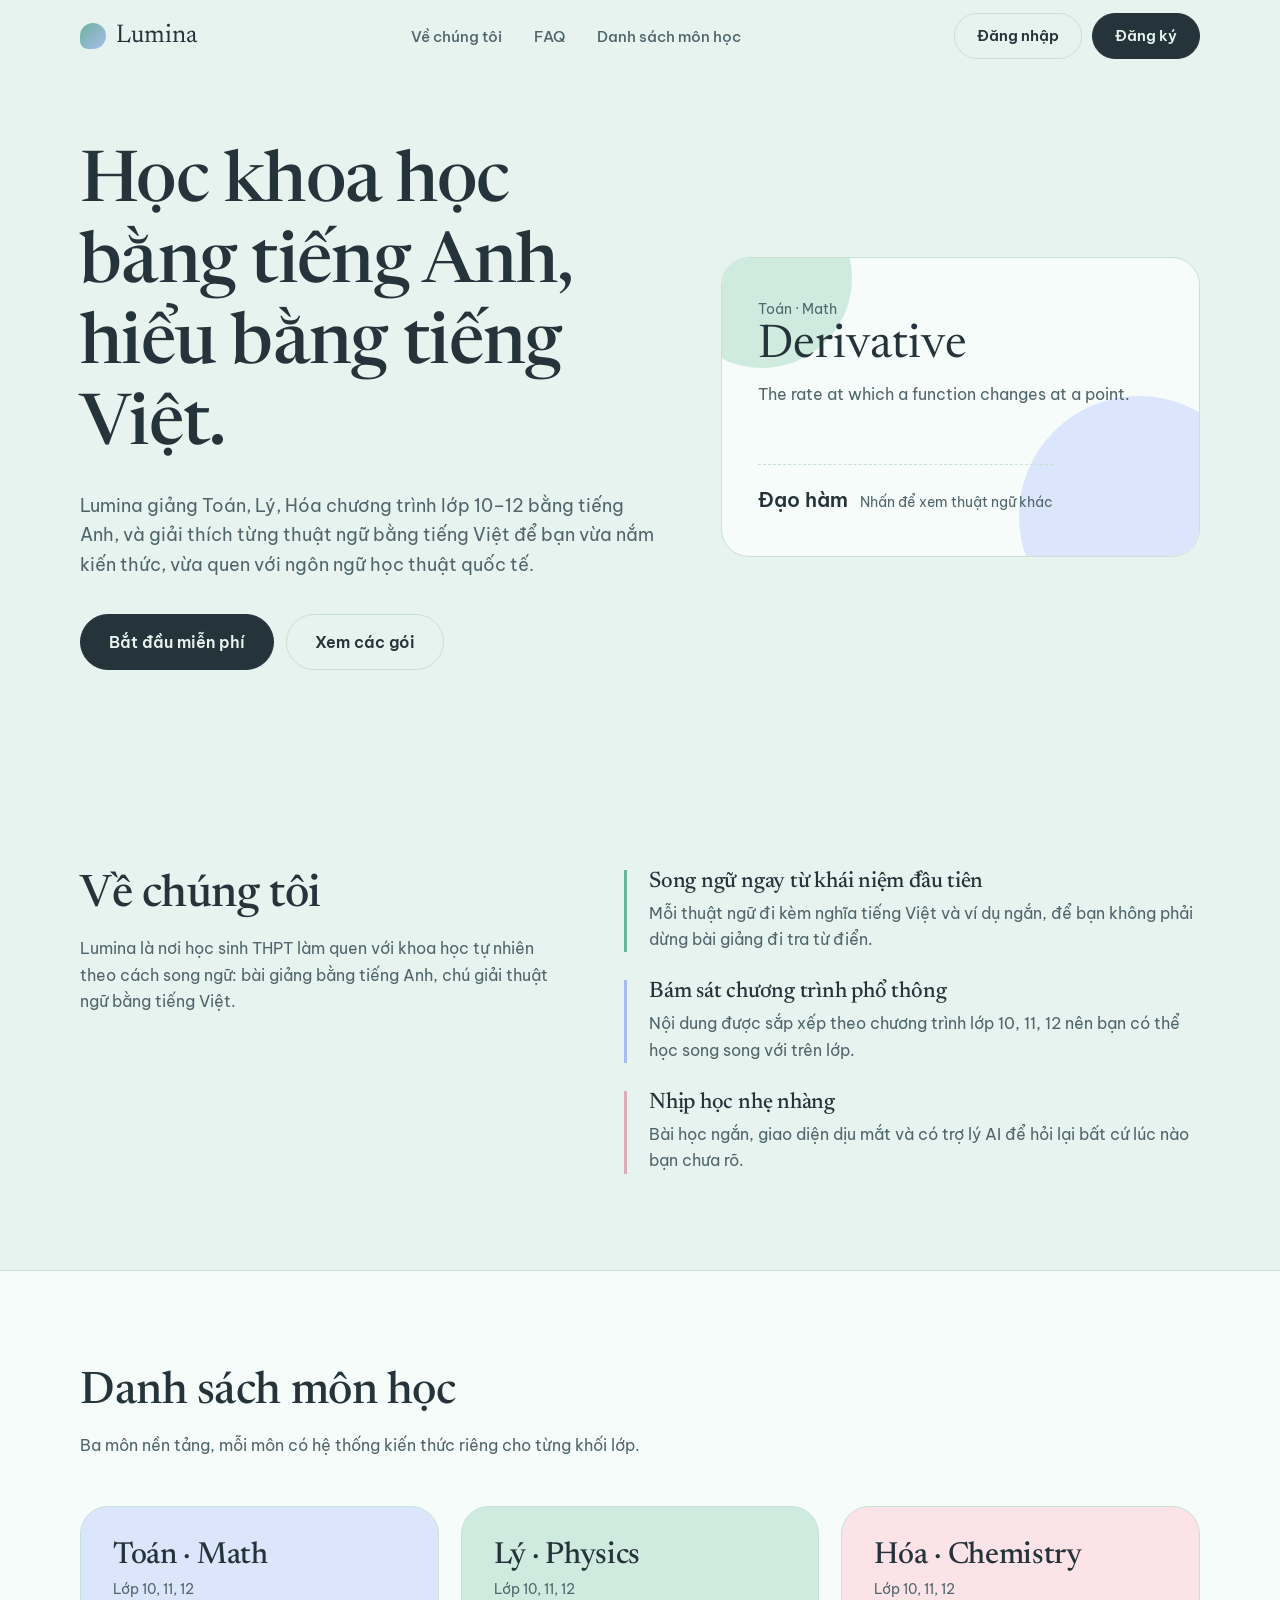
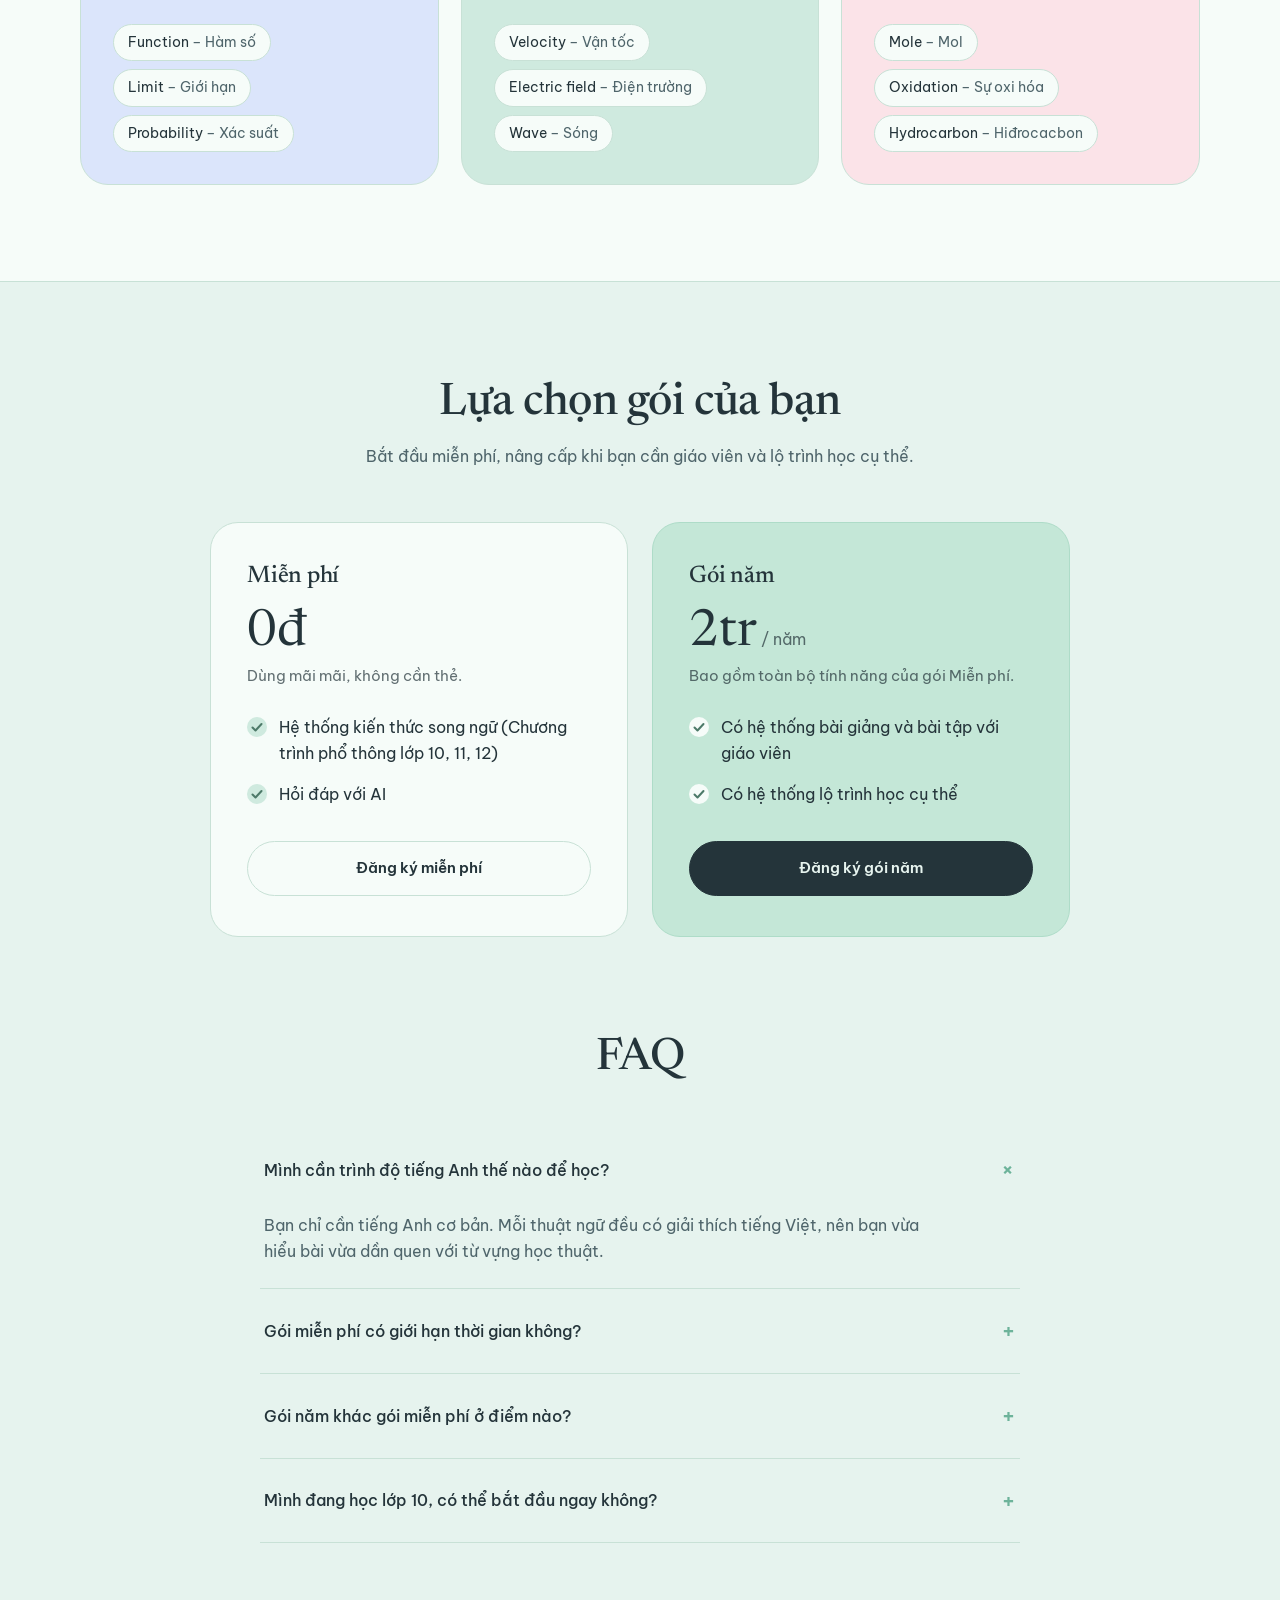
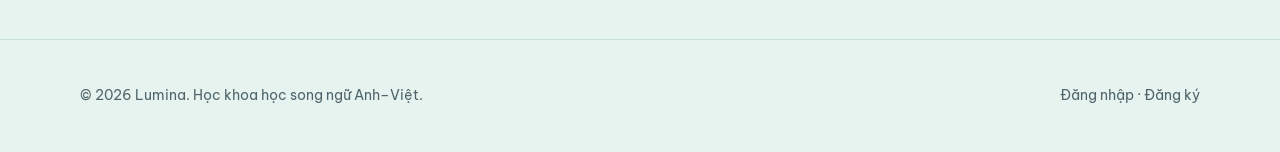
==== index.html @ 40065c2a "Add files via upload" ====
<!DOCTYPE html>
<html lang="vi">
<head>
<meta charset="UTF-8">
<meta name="viewport" content="width=device-width, initial-scale=1">
<title>Lumina – Học Toán, Lý, Hóa song ngữ Anh–Việt</title>
<link rel="preconnect" href="https://fonts.googleapis.com">
<link rel="preconnect" href="https://fonts.gstatic.com" crossorigin>
<link href="https://fonts.googleapis.com/css2?family=Be+Vietnam+Pro:wght@400;500;600&family=Newsreader:opsz,wght@6..72,400;6..72,500&display=swap" rel="stylesheet">
<style>
:root{color-scheme:light;
  --bg:#e6f3ee; --surface:#f6fcf9; --ink:#24343a; --muted:#4f656b;
  --line:#c8e1d6; --sage:#6db39a; --sage-soft:#cfeadf;
  --mist:#a9baf0; --mist-soft:#dbe5fb; --blush:#fbe3e8;
  --focus:#4b6fb3;
  --serif:"Newsreader",Georgia,"Times New Roman",serif;
  --sans:"Be Vietnam Pro",system-ui,-apple-system,"Segoe UI",Roboto,sans-serif;
  --r-lg:28px; --r-md:16px; --r-sm:10px;
}
*{box-sizing:border-box;margin:0;padding:0}
html{scroll-behavior:smooth;scroll-padding-top:84px}
body{font-family:var(--sans);background:var(--bg);color:var(--ink);line-height:1.65;font-size:16px;-webkit-font-smoothing:antialiased}
a{color:inherit;text-decoration:none}
:focus-visible{outline:3px solid var(--focus);outline-offset:3px;border-radius:6px}
.wrap{width:min(1120px,100% - 40px);margin-inline:auto}
h1,h2,h3{font-family:var(--serif);font-weight:500;line-height:1.15;letter-spacing:-.01em}
h2{font-size:clamp(2rem,4vw,2.8rem)}
section{padding:96px 0}
.sub{color:var(--muted);max-width:56ch;margin-top:14px}

/* Header */
header{position:sticky;top:0;z-index:50;background:color-mix(in srgb,var(--bg) 88%,transparent);backdrop-filter:blur(10px);border-bottom:1px solid transparent;transition:border-color .25s}
header.scrolled{border-color:var(--line)}
.nav{display:flex;align-items:center;justify-content:space-between;height:72px;gap:24px}
.logo{font-family:var(--serif);font-size:1.6rem;display:flex;align-items:center;gap:10px}
.logo i{width:26px;height:26px;border-radius:50% 50% 50% 8px;background:linear-gradient(135deg,var(--sage),var(--mist));display:inline-block}
.menu{display:flex;gap:32px;list-style:none}
.menu a{color:var(--muted);font-weight:500;font-size:.95rem;padding:6px 0;border-bottom:2px solid transparent;transition:color .2s,border-color .2s}
.menu a:hover{color:var(--ink);border-color:var(--sage)}
.auth{display:flex;gap:10px;align-items:center}
.btn{display:inline-flex;align-items:center;justify-content:center;padding:10px 22px;border-radius:999px;font-weight:600;font-size:.93rem;border:1.5px solid var(--line);background:transparent;color:var(--ink);cursor:pointer;font-family:inherit;transition:transform .2s,background .2s,border-color .2s}
.btn:hover{border-color:var(--sage);transform:translateY(-1px)}
.btn.solid{background:var(--ink);color:var(--bg);border-color:var(--ink)}
.btn.solid:hover{background:var(--sage);border-color:var(--sage);color:#17302a}
.burger{display:none;background:none;border:1.5px solid var(--line);border-radius:12px;width:44px;height:44px;cursor:pointer;color:var(--ink)}
.burger span,.burger span::before,.burger span::after{display:block;width:18px;height:2px;background:currentColor;margin:auto;position:relative;transition:transform .25s}
.burger span::before,.burger span::after{content:"";position:absolute;left:0}
.burger span::before{top:-6px}.burger span::after{top:6px}

/* Hero */
.hero{padding:72px 0 104px}
.hero-grid{display:grid;grid-template-columns:1.1fr .9fr;gap:56px;align-items:center}
.hero h1{font-size:clamp(2.6rem,6vw,4.4rem)}
.hero p{color:var(--muted);font-size:1.12rem;margin:22px 0 34px;max-width:50ch}
.cta{display:flex;gap:12px;flex-wrap:wrap}
.cta .btn{padding:14px 28px;font-size:1rem}

/* Term card (the one memorable thing) */
.term{position:relative;background:var(--surface);border:1px solid var(--line);border-radius:var(--r-lg);padding:40px 36px;min-height:300px;display:flex;flex-direction:column;justify-content:space-between;cursor:pointer;text-align:left;font:inherit;color:inherit;width:100%;overflow:hidden}
.term::before{content:"";position:absolute;inset:auto -60px -80px auto;width:240px;height:240px;border-radius:50%;background:var(--mist-soft)}
.term::after{content:"";position:absolute;inset:-70px auto auto -50px;width:180px;height:180px;border-radius:50%;background:var(--sage-soft)}
.term>*{position:relative;z-index:1}
.term small{color:var(--muted);font-size:.85rem}
.term .en{font-family:var(--serif);font-size:clamp(2rem,4vw,2.9rem);line-height:1.1}
.term .def{color:var(--muted);margin-top:10px;font-size:.98rem}
.term .vi{margin-top:22px;padding-top:18px;border-top:1px dashed var(--line);display:flex;justify-content:space-between;gap:12px;align-items:baseline}
.term .vi b{font-weight:600;font-size:1.25rem;color:var(--ink)}
.term .vi span{color:var(--muted);font-size:.85rem}
.term.swap .en,.term.swap .vi,.term.swap .def{animation:swap .45s ease}
@keyframes swap{from{opacity:0;transform:translateY(8px)}to{opacity:1;transform:none}}

/* About */
.about-grid{display:grid;grid-template-columns:1fr 1.2fr;gap:64px;align-items:start}
.about-points{display:grid;gap:28px}
.about-points div{padding-left:22px;border-left:3px solid var(--sage)}
.about-points div:nth-child(2){border-color:var(--mist)}
.about-points div:nth-child(3){border-color:#d9aeb6}
.about-points h3{font-size:1.4rem;margin-bottom:4px}
.about-points p{color:var(--muted)}

/* Subjects */
.subjects{background:var(--surface);border-block:1px solid var(--line)}
.sub-grid{display:grid;grid-template-columns:repeat(3,1fr);gap:22px;margin-top:48px}
.subj{border-radius:var(--r-lg);padding:32px;border:1px solid var(--line);background:var(--bg)}
.subj.m{background:var(--mist-soft)}.subj.p{background:var(--sage-soft)}.subj.c{background:var(--blush)}
.subj h3{font-size:1.9rem}
.subj .grades{color:var(--muted);font-size:.9rem;margin:4px 0 22px}
.chips{display:flex;flex-wrap:wrap;gap:8px}
.chip{background:var(--surface);border-radius:999px;padding:6px 14px;font-size:.88rem;border:1px solid var(--line)}
.chip em{font-style:normal;color:var(--muted)}

/* Pricing */
.price-head{text-align:center}
.price-head .sub{margin-inline:auto}
.plans{display:grid;grid-template-columns:repeat(2,minmax(0,1fr));gap:24px;max-width:860px;margin:52px auto 0}
.plan{background:var(--surface);border:1px solid var(--line);border-radius:var(--r-lg);padding:40px 36px;display:flex;flex-direction:column}
.plan.pro{background:#c4e7d7;color:var(--ink);border-color:#aedcc8}
.plan h3{font-size:1.5rem}
.amount{font-family:var(--serif);font-size:3.2rem;line-height:1;margin:18px 0 4px}
.amount small{font-family:var(--sans);font-size:1rem;opacity:.7}
.plan .note{opacity:.7;font-size:.92rem;margin-bottom:26px}
.plan ul{list-style:none;display:grid;gap:14px;margin-bottom:34px;flex:1}
.plan li{display:flex;gap:12px;align-items:flex-start}
.plan li::before{content:"";flex:none;width:20px;height:20px;margin-top:3px;border-radius:50%;background:var(--sage-soft) url("data:image/svg+xml,%3Csvg xmlns='http://www.w3.org/2000/svg' viewBox='0 0 20 20'%3E%3Cpath d='M5.5 10.5l3 3 6-6.5' fill='none' stroke='%234d7a69' stroke-width='2' stroke-linecap='round' stroke-linejoin='round'/%3E%3C/svg%3E") center/20px}
.plan.pro li::before{background-color:var(--surface)}
.plan .btn{padding:14px}

/* FAQ */
.faq{max-width:760px;margin:44px auto 0}
.faq-title{text-align:center}
details{border-bottom:1px solid var(--line)}
summary{list-style:none;cursor:pointer;padding:22px 4px;font-weight:500;display:flex;justify-content:space-between;gap:20px;align-items:center}
summary::-webkit-details-marker{display:none}
summary::after{content:"+";font-size:1.5rem;color:var(--sage);transition:transform .25s;flex:none}
details[open] summary::after{transform:rotate(45deg)}
details p{padding:0 4px 24px;color:var(--muted);max-width:62ch}

/* Footer */
footer{padding:44px 0;border-top:1px solid var(--line);color:var(--muted);font-size:.9rem}
.foot{display:flex;justify-content:space-between;gap:16px;flex-wrap:wrap}

/* Responsive */
@media (max-width:900px){
  .hero-grid,.about-grid{grid-template-columns:1fr;gap:40px}
  .sub-grid{grid-template-columns:1fr}
  .plans{grid-template-columns:1fr}
  section{padding:72px 0}
  .burger{display:block}
  .menu{position:absolute;top:72px;left:0;right:0;flex-direction:column;gap:0;background:var(--bg);border-bottom:1px solid var(--line);padding:8px 20px 16px;display:none}
  .menu.open{display:flex}
  .menu a{display:block;padding:14px 0}
  .nav{position:relative}
  .auth{margin-left:auto}
}
@media (max-width:480px){
  .auth .btn{padding:8px 14px;font-size:.85rem}
  .logo{font-size:1.35rem}
}
@media (prefers-reduced-motion:reduce){
  html{scroll-behavior:auto}
  *{animation:none!important;transition:none!important}
}
</style>
</head>
<body>

<header id="top">
  <div class="wrap nav">
    <a class="logo" href="#top" aria-label="Lumina"><i></i>Lumina</a>
    <ul class="menu" id="menu">
      <li><a href="#about">Về chúng tôi</a></li>
      <li><a href="#faq">FAQ</a></li>
      <li><a href="#subjects">Danh sách môn học</a></li>
    </ul>
    <div class="auth">
      <a class="btn" href="login.html">Đăng nhập</a>
      <a class="btn solid" href="register.html">Đăng ký</a>
    </div>
    <button class="burger" id="burger" aria-label="Mở menu" aria-expanded="false" aria-controls="menu"><span></span></button>
  </div>
</header>

<main>
  <section class="hero">
    <div class="wrap hero-grid">
      <div>
        <h1>Học khoa học bằng tiếng Anh, hiểu bằng tiếng Việt.</h1>
        <p>Lumina giảng Toán, Lý, Hóa chương trình lớp 10–12 bằng tiếng Anh, và giải thích từng thuật ngữ bằng tiếng Việt để bạn vừa nắm kiến thức, vừa quen với ngôn ngữ học thuật quốc tế.</p>
        <div class="cta">
          <a class="btn solid" href="register.html">Bắt đầu miễn phí</a>
          <a class="btn" href="#plans">Xem các gói</a>
        </div>
      </div>
      <button class="term" id="term" type="button" aria-live="polite" aria-label="Thẻ thuật ngữ song ngữ. Nhấn để xem thuật ngữ tiếp theo">
        <small id="t-subject">Toán · Math</small>
        <div>
          <div class="en" id="t-en">Derivative</div>
          <p class="def" id="t-def">The rate at which a function changes at a point.</p>
        </div>
        <div class="vi"><b id="t-vi">Đạo hàm</b><span>Nhấn để xem thuật ngữ khác</span></div>
      </button>
    </div>
  </section>

  <section id="about">
    <div class="wrap about-grid">
      <div>
        <h2>Về chúng tôi</h2>
        <p class="sub">Lumina là nơi học sinh THPT làm quen với khoa học tự nhiên theo cách song ngữ: bài giảng bằng tiếng Anh, chú giải thuật ngữ bằng tiếng Việt.</p>
      </div>
      <div class="about-points">
        <div><h3>Song ngữ ngay từ khái niệm đầu tiên</h3><p>Mỗi thuật ngữ đi kèm nghĩa tiếng Việt và ví dụ ngắn, để bạn không phải dừng bài giảng đi tra từ điển.</p></div>
        <div><h3>Bám sát chương trình phổ thông</h3><p>Nội dung được sắp xếp theo chương trình lớp 10, 11, 12 nên bạn có thể học song song với trên lớp.</p></div>
        <div><h3>Nhịp học nhẹ nhàng</h3><p>Bài học ngắn, giao diện dịu mắt và có trợ lý AI để hỏi lại bất cứ lúc nào bạn chưa rõ.</p></div>
      </div>
    </div>
  </section>

  <section class="subjects" id="subjects">
    <div class="wrap">
      <h2>Danh sách môn học</h2>
      <p class="sub">Ba môn nền tảng, mỗi môn có hệ thống kiến thức riêng cho từng khối lớp.</p>
      <div class="sub-grid">
        <article class="subj m">
          <h3>Toán · Math</h3>
          <p class="grades">Lớp 10, 11, 12</p>
          <div class="chips">
            <span class="chip">Function <em>– Hàm số</em></span>
            <span class="chip">Limit <em>– Giới hạn</em></span>
            <span class="chip">Probability <em>– Xác suất</em></span>
          </div>
        </article>
        <article class="subj p">
          <h3>Lý · Physics</h3>
          <p class="grades">Lớp 10, 11, 12</p>
          <div class="chips">
            <span class="chip">Velocity <em>– Vận tốc</em></span>
            <span class="chip">Electric field <em>– Điện trường</em></span>
            <span class="chip">Wave <em>– Sóng</em></span>
          </div>
        </article>
        <article class="subj c">
          <h3>Hóa · Chemistry</h3>
          <p class="grades">Lớp 10, 11, 12</p>
          <div class="chips">
            <span class="chip">Mole <em>– Mol</em></span>
            <span class="chip">Oxidation <em>– Sự oxi hóa</em></span>
            <span class="chip">Hydrocarbon <em>– Hiđrocacbon</em></span>
          </div>
        </article>
      </div>
    </div>
  </section>

  <section id="plans">
    <div class="wrap">
      <div class="price-head">
        <h2>Lựa chọn gói của bạn</h2>
        <p class="sub">Bắt đầu miễn phí, nâng cấp khi bạn cần giáo viên và lộ trình học cụ thể.</p>
      </div>
      <div class="plans">
        <article class="plan">
          <h3>Miễn phí</h3>
          <div class="amount">0đ</div>
          <p class="note">Dùng mãi mãi, không cần thẻ.</p>
          <ul>
            <li>Hệ thống kiến thức song ngữ (Chương trình phổ thông lớp 10, 11, 12)</li>
            <li>Hỏi đáp với AI</li>
          </ul>
          <a class="btn" href="register.html?plan=free">Đăng ký miễn phí</a>
        </article>
        <article class="plan pro">
          <h3>Gói năm</h3>
          <div class="amount">2tr<small> / năm</small></div>
          <p class="note">Bao gồm toàn bộ tính năng của gói Miễn phí.</p>
          <ul>
            <li>Có hệ thống bài giảng và bài tập với giáo viên</li>
            <li>Có hệ thống lộ trình học cụ thể</li>
          </ul>
          <a class="btn solid" href="register.html?plan=yearly">Đăng ký gói năm</a>
        </article>
      </div>
    </div>
  </section>

  <section id="faq" style="padding-top:0">
    <div class="wrap">
      <h2 class="faq-title" style="text-align:center">FAQ</h2>
      <div class="faq">
        <details name="faq" open>
          <summary>Mình cần trình độ tiếng Anh thế nào để học?</summary>
          <p>Bạn chỉ cần tiếng Anh cơ bản. Mỗi thuật ngữ đều có giải thích tiếng Việt, nên bạn vừa hiểu bài vừa dần quen với từ vựng học thuật.</p>
        </details>
        <details name="faq">
          <summary>Gói miễn phí có giới hạn thời gian không?</summary>
          <p>Không. Bạn dùng hệ thống kiến thức song ngữ và hỏi đáp với AI miễn phí, không có thời hạn.</p>
        </details>
        <details name="faq">
          <summary>Gói năm khác gói miễn phí ở điểm nào?</summary>
          <p>Gói năm có thêm hệ thống bài giảng và bài tập với giáo viên, cùng lộ trình học cụ thể cho từng mục tiêu của bạn.</p>
        </details>
        <details name="faq">
          <summary>Mình đang học lớp 10, có thể bắt đầu ngay không?</summary>
          <p>Có. Nội dung chia theo lớp 10, 11, 12 nên bạn chọn đúng khối lớp của mình và học theo nhịp riêng.</p>
        </details>
      </div>
    </div>
  </section>
</main>

<footer>
  <div class="wrap foot">
    <span>© 2026 Lumina. Học khoa học song ngữ Anh–Việt.</span>
    <span><a href="login.html">Đăng nhập</a> · <a href="register.html">Đăng ký</a></span>
  </div>
</footer>

<script>
// Đã đăng nhập thì chuyển sang giao diện dashboard
try{ if(Object.keys(localStorage).some(k=>/^sb-.*-auth-token$/.test(k))) location.replace('dashboard.html'); }catch(e){}

// Header shadow on scroll
const header = document.querySelector('header');
addEventListener('scroll', () => header.classList.toggle('scrolled', scrollY > 8), {passive:true});

// Mobile menu
const burger = document.getElementById('burger'), menu = document.getElementById('menu');
const setMenu = open => { menu.classList.toggle('open', open); burger.setAttribute('aria-expanded', open); };
burger.addEventListener('click', () => setMenu(!menu.classList.contains('open')));
menu.addEventListener('click', e => { if (e.target.tagName === 'A') setMenu(false); });
addEventListener('keydown', e => { if (e.key === 'Escape') setMenu(false); });

// Bilingual term card
const terms = [
  {s:'Toán · Math', en:'Derivative', def:'The rate at which a function changes at a point.', vi:'Đạo hàm'},
  {s:'Lý · Physics', en:'Acceleration', def:'The rate at which velocity changes over time.', vi:'Gia tốc'},
  {s:'Hóa · Chemistry', en:'Catalyst', def:'A substance that speeds up a reaction without being used up.', vi:'Chất xúc tác'},
  {s:'Toán · Math', en:'Probability', def:'A measure of how likely an event is to occur.', vi:'Xác suất'},
  {s:'Lý · Physics', en:'Wavelength', def:'The distance between two consecutive peaks of a wave.', vi:'Bước sóng'},
  {s:'Hóa · Chemistry', en:'Molar mass', def:'The mass of one mole of a substance.', vi:'Khối lượng mol'}
];
let i = 0;
const card = document.getElementById('term');
const f = {s:'t-subject', en:'t-en', def:'t-def', vi:'t-vi'};
function showTerm(){
  i = (i + 1) % terms.length;
  for (const k in f) document.getElementById(f[k]).textContent = terms[i][k];
  card.classList.remove('swap'); void card.offsetWidth; card.classList.add('swap');
}
card.addEventListener('click', showTerm);
</script>
</body>
</html>
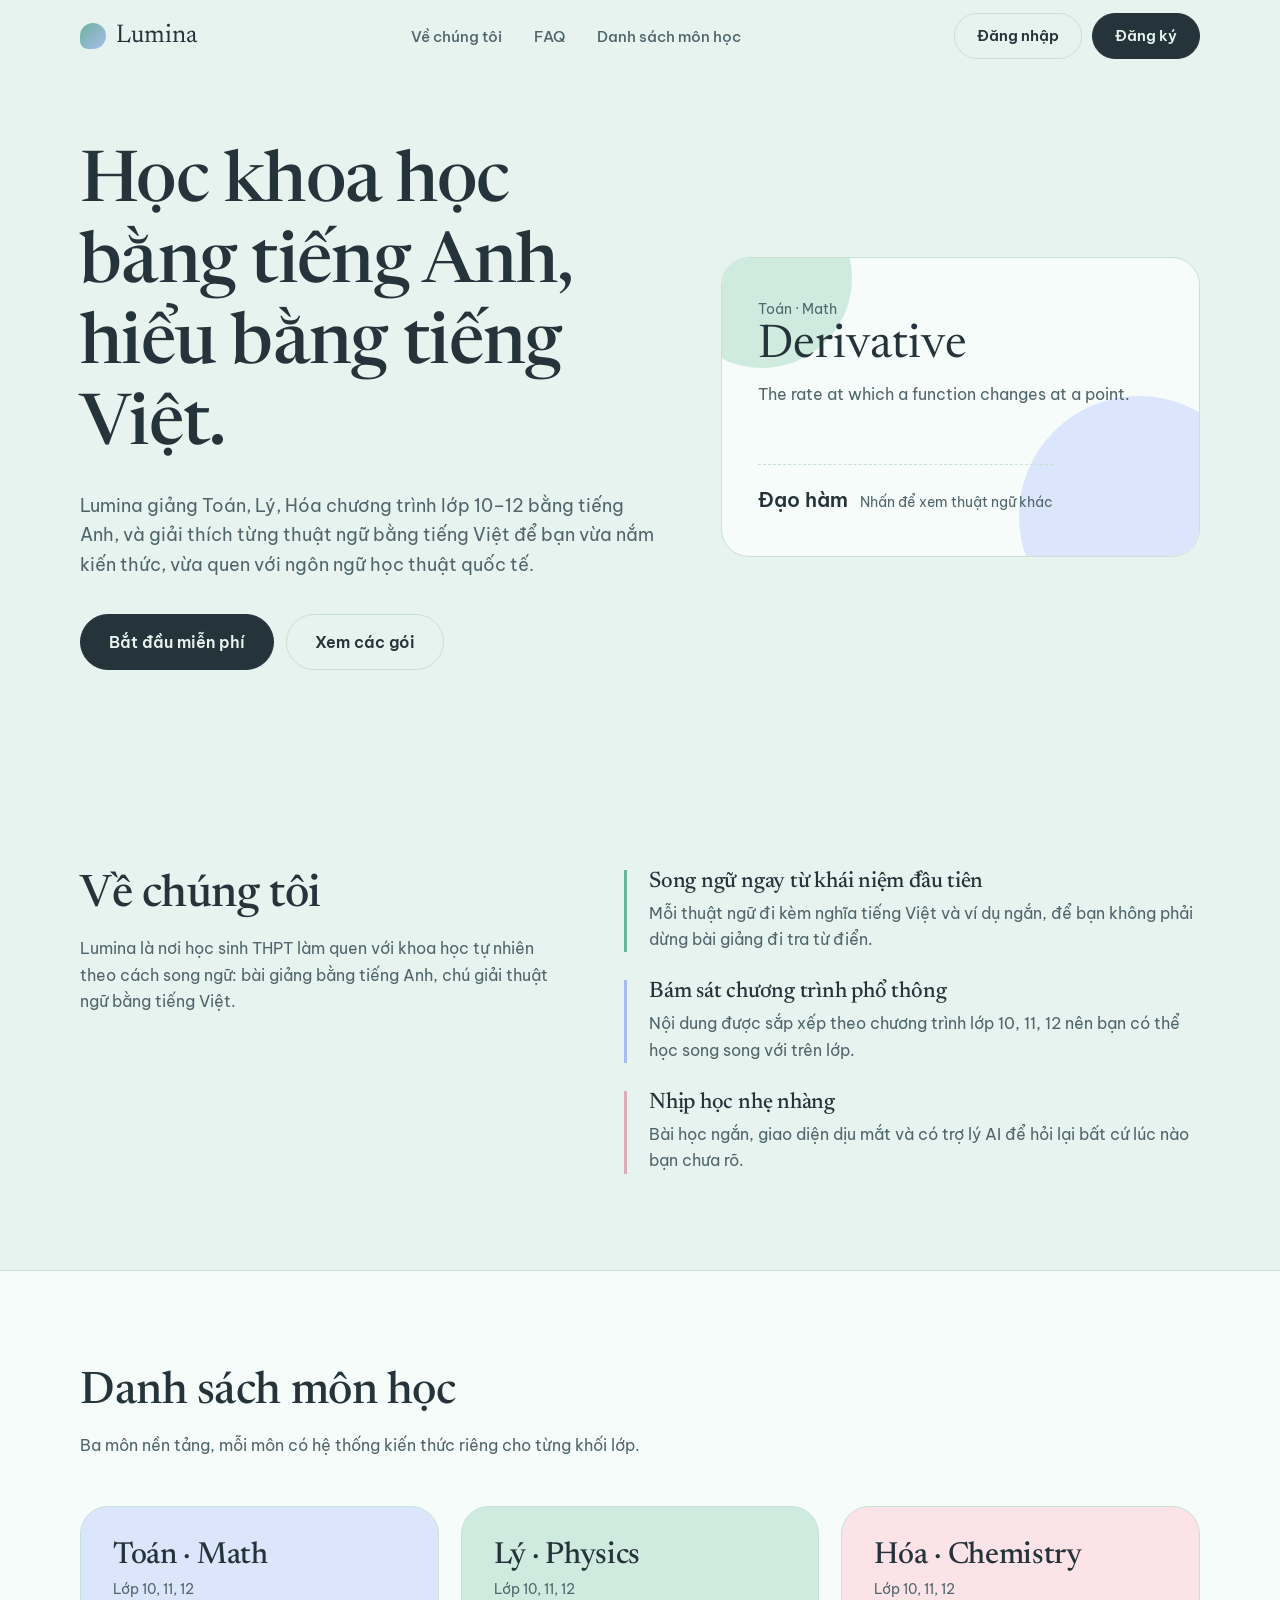
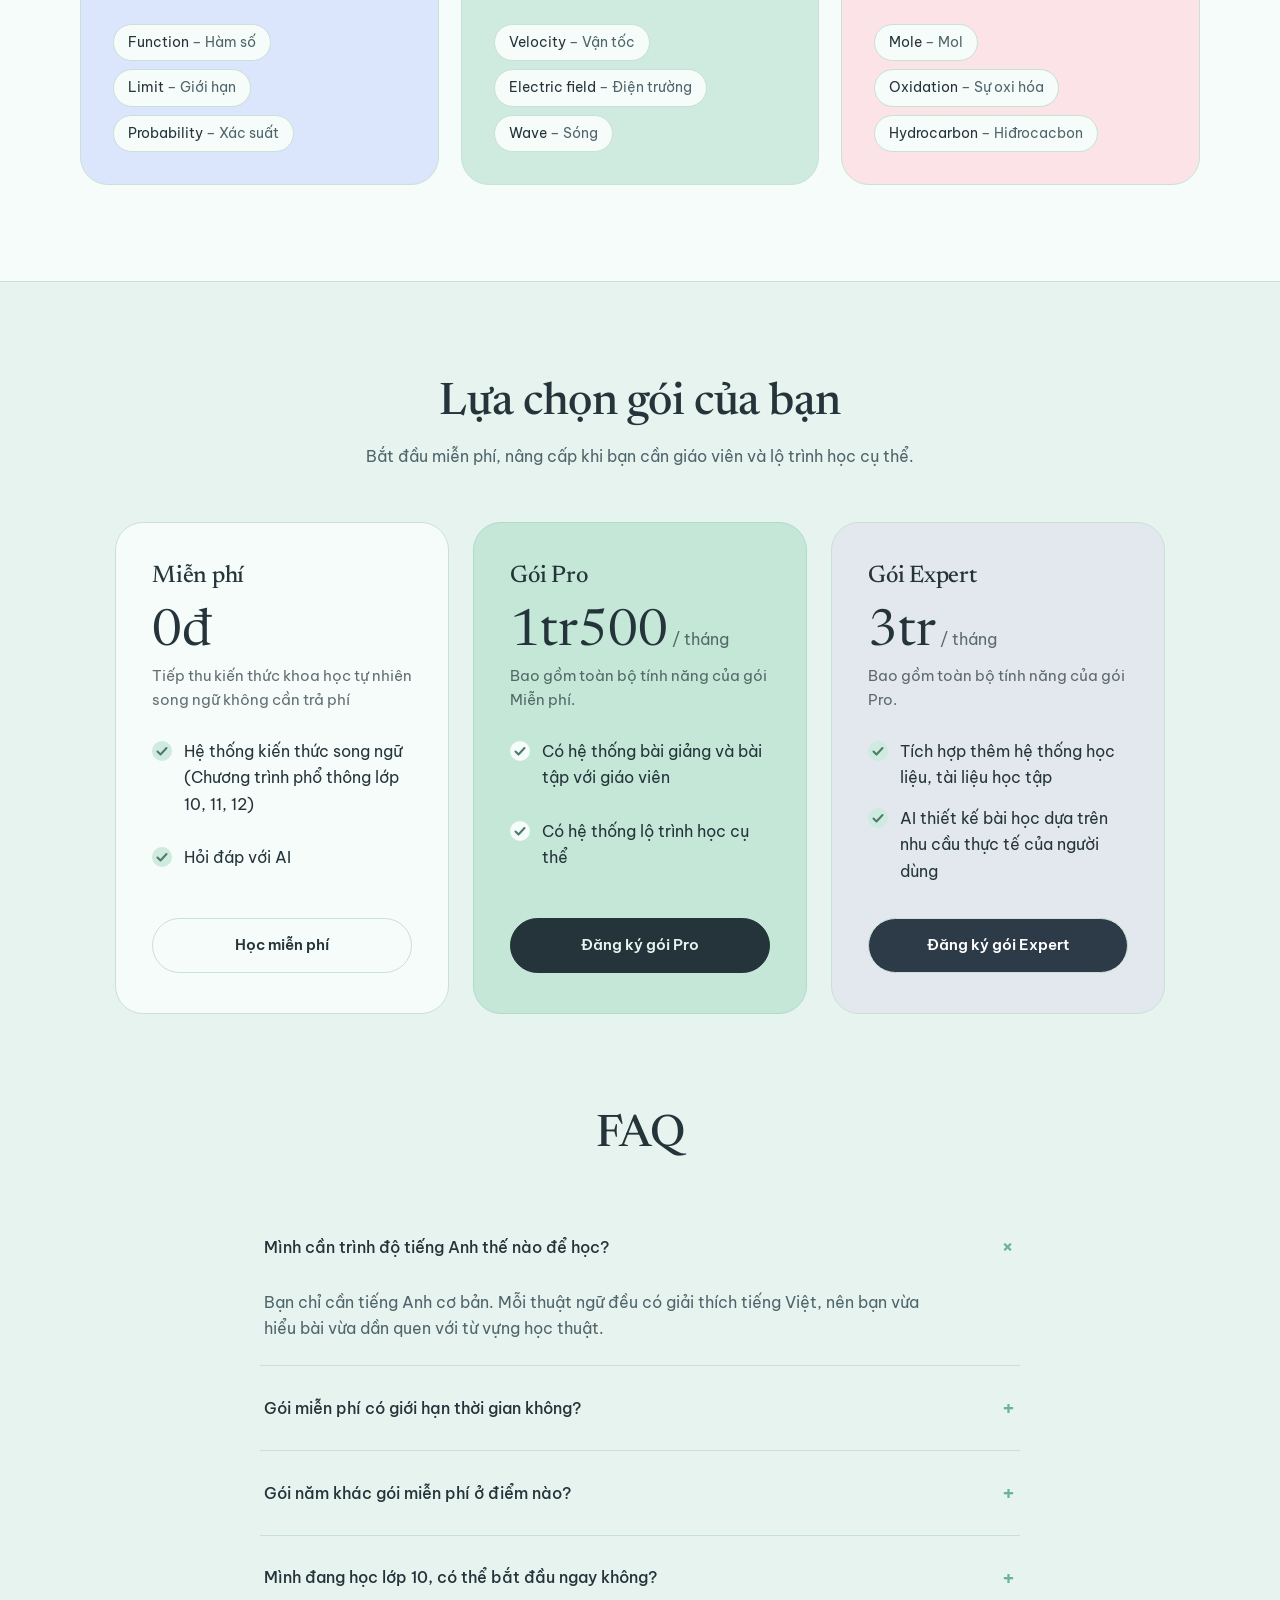
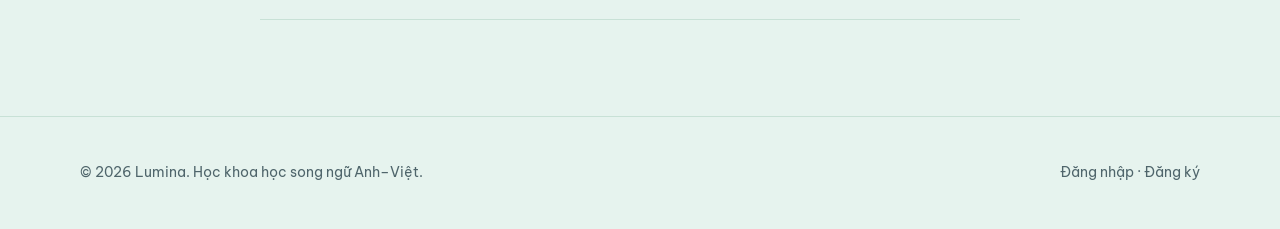
==== commit 5e59970f: "Update pricing plans and descriptions in index.html" ====
--- a/index.html
+++ b/index.html
@@ -92,9 +92,30 @@
 /* Pricing */
 .price-head{text-align:center}
 .price-head .sub{margin-inline:auto}
-.plans{display:grid;grid-template-columns:repeat(2,minmax(0,1fr));gap:24px;max-width:860px;margin:52px auto 0}
+.plans{display:grid;grid-template-columns:repeat(3,minmax(0,1fr));gap:24px;max-width:1050px;margin:52px auto 0}
 .plan{background:var(--surface);border:1px solid var(--line);border-radius:var(--r-lg);padding:40px 36px;display:flex;flex-direction:column}
 .plan.pro{background:#c4e7d7;color:var(--ink);border-color:#aedcc8}
+.plan.expert{
+
+  background-color: rgb(226, 232, 238);
+
+}
+
+.btn.premium{
+
+  background: rgb(45, 58, 71);
+  color: white;
+  transition: background .2s;
+
+
+}
+
+.btn.premium:hover{
+
+  background: rgb(92, 101, 110);
+
+}
+
 .plan h3{font-size:1.5rem}
 .amount{font-family:var(--serif);font-size:3.2rem;line-height:1;margin:18px 0 4px}
 .amount small{font-family:var(--sans);font-size:1rem;opacity:.7}
@@ -242,23 +263,35 @@
         <article class="plan">
           <h3>Miễn phí</h3>
           <div class="amount">0đ</div>
-          <p class="note">Dùng mãi mãi, không cần thẻ.</p>
+          <p class="note">Tiếp thu kiến thức khoa học tự nhiên song ngữ không cần trả phí</p>
           <ul>
             <li>Hệ thống kiến thức song ngữ (Chương trình phổ thông lớp 10, 11, 12)</li>
             <li>Hỏi đáp với AI</li>
           </ul>
-          <a class="btn" href="register.html?plan=free">Đăng ký miễn phí</a>
+          <a class="btn" href="register.html?plan=free">Học miễn phí</a>
         </article>
         <article class="plan pro">
-          <h3>Gói năm</h3>
-          <div class="amount">2tr<small> / năm</small></div>
+          <h3>Gói Pro</h3>
+          <div class="amount">1tr500<small> / tháng</small></div>
           <p class="note">Bao gồm toàn bộ tính năng của gói Miễn phí.</p>
           <ul>
             <li>Có hệ thống bài giảng và bài tập với giáo viên</li>
             <li>Có hệ thống lộ trình học cụ thể</li>
           </ul>
-          <a class="btn solid" href="register.html?plan=yearly">Đăng ký gói năm</a>
-        </article>
+          <a class="btn solid" href="register.html?plan=yearly">Đăng ký gói Pro</a>
+        </article>
+
+        <article class="plan expert">
+          <h3>Gói Expert</h3>
+          <div class="amount">3tr<small> / tháng</small></div>
+          <p class="note">Bao gồm toàn bộ tính năng của gói Pro.</p>
+          <ul>
+            <li>Tích hợp thêm hệ thống học liệu, tài liệu học tập</li>
+            <li>AI thiết kế bài học dựa trên nhu cầu thực tế của người dùng</li>
+          </ul>
+          <a class="btn premium" href="register.html?plan=yearly">Đăng ký gói Expert</a>
+        </article>
+
       </div>
     </div>
   </section>
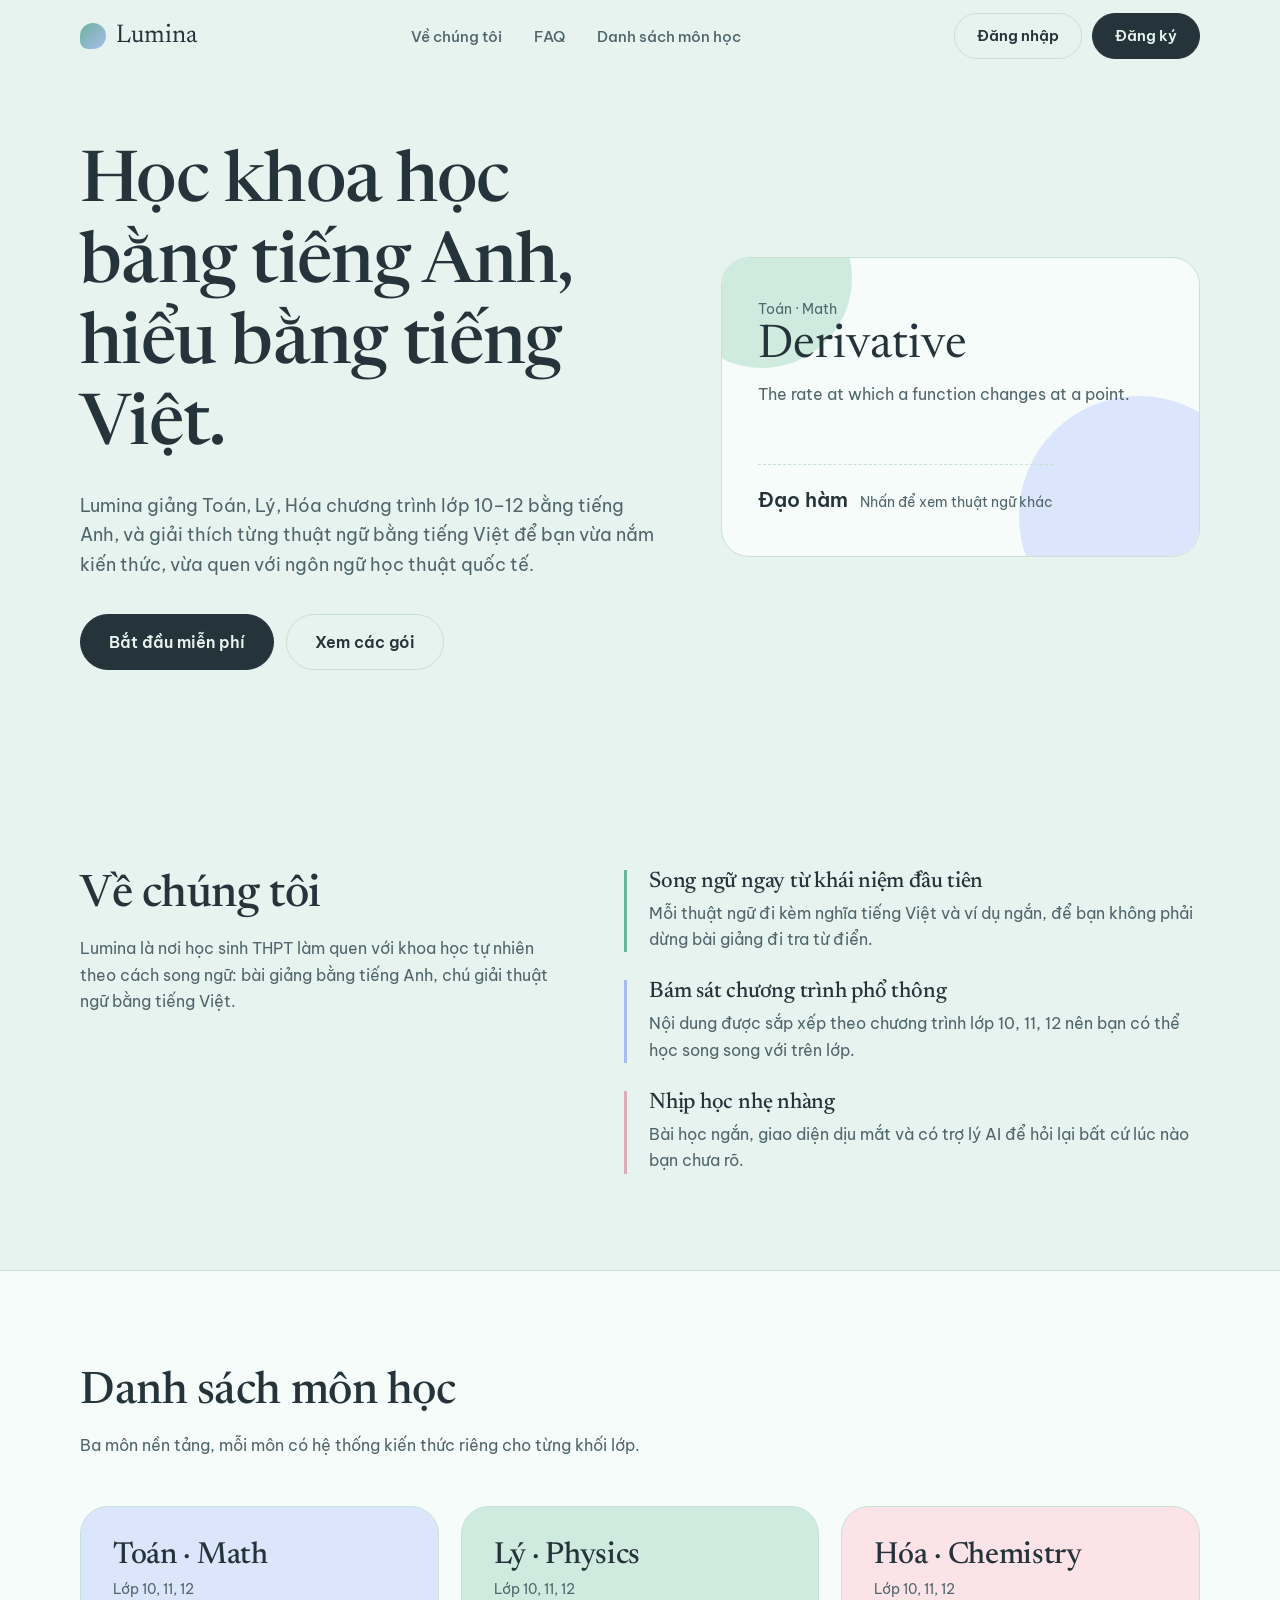
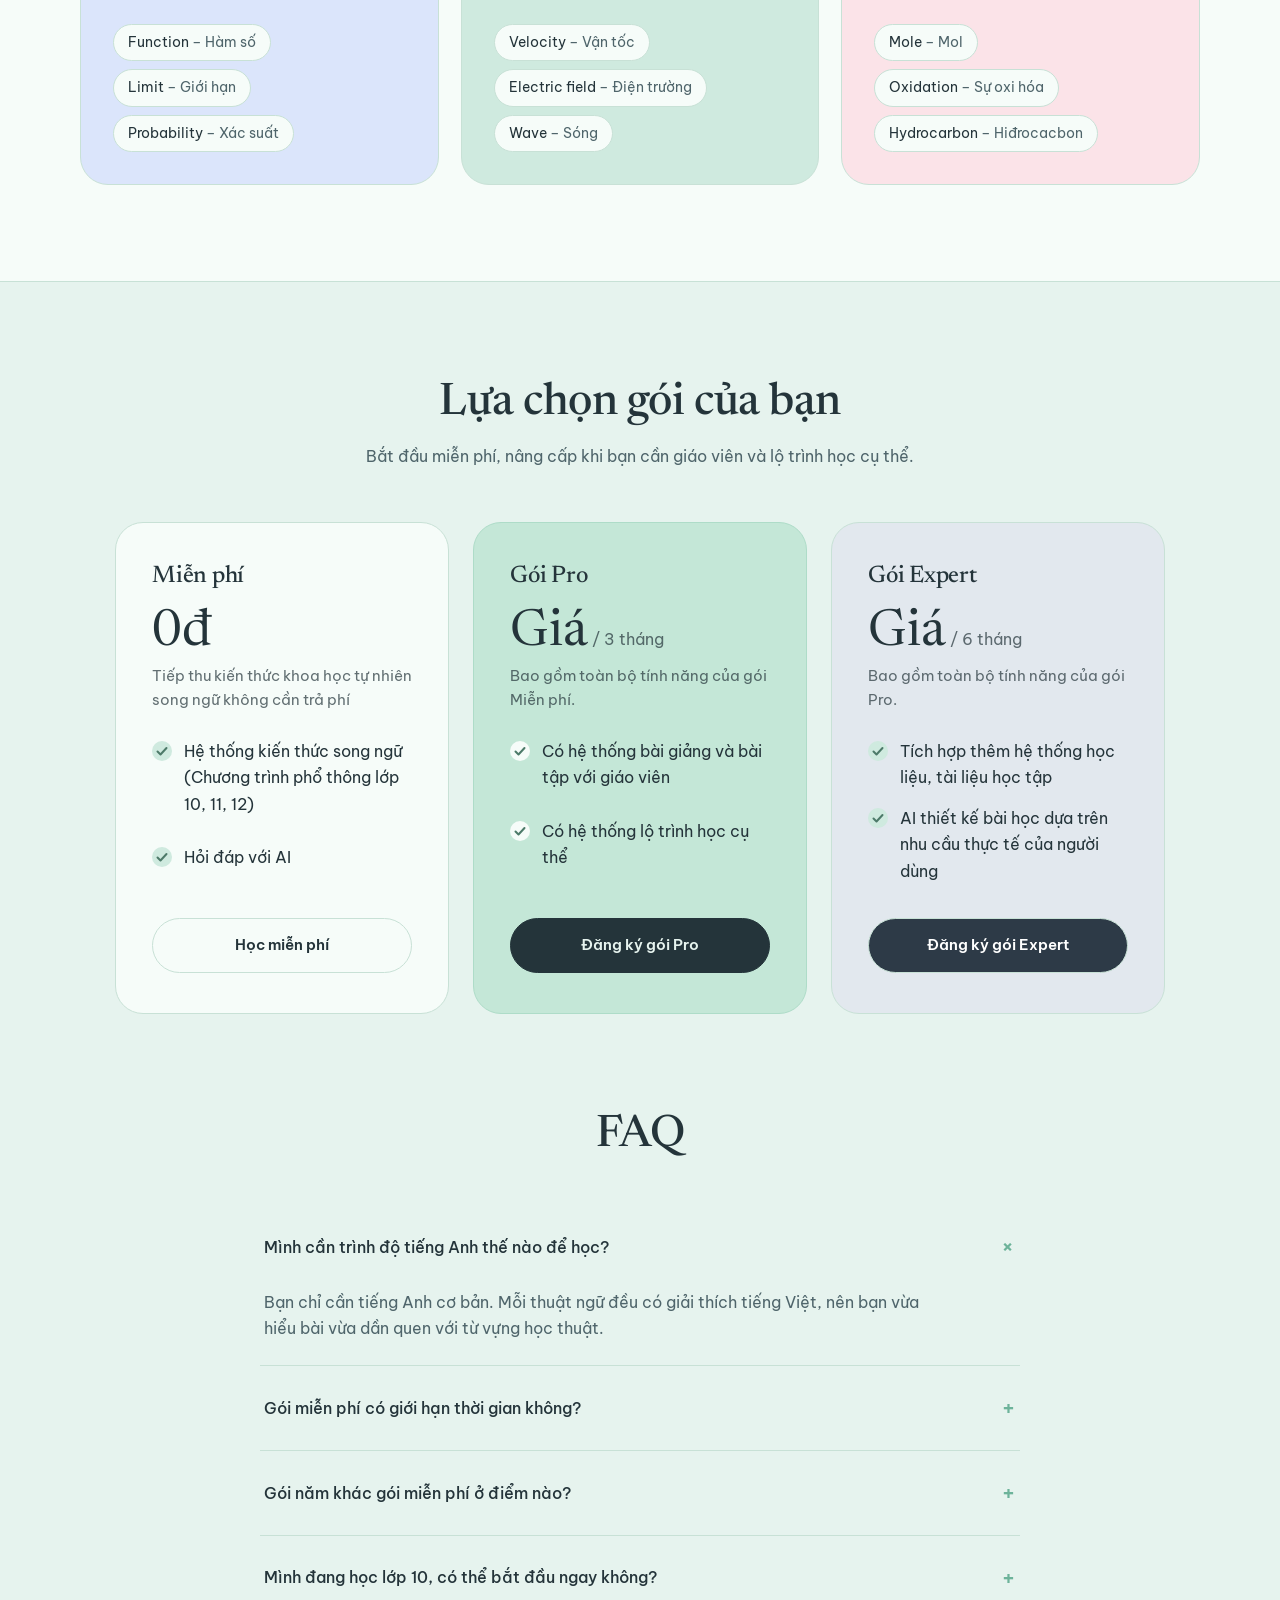
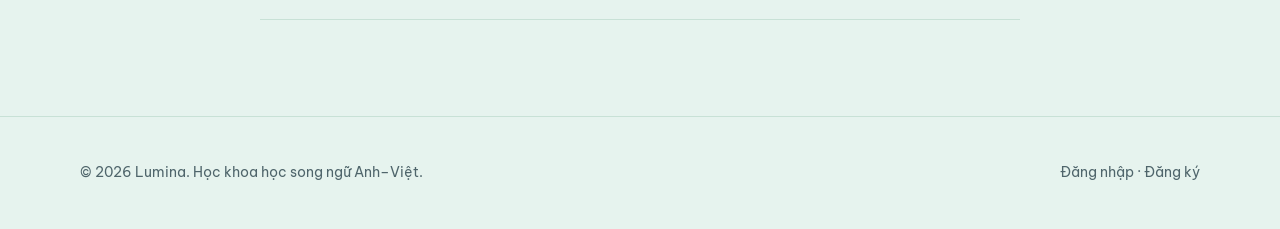
==== commit 2039e238: "Update pricing display for Pro and Expert plans" ====
--- a/index.html
+++ b/index.html
@@ -272,7 +272,7 @@
         </article>
         <article class="plan pro">
           <h3>Gói Pro</h3>
-          <div class="amount">1tr500<small> / tháng</small></div>
+          <div class="amount">Giá<small> / 3 tháng</small></div>
           <p class="note">Bao gồm toàn bộ tính năng của gói Miễn phí.</p>
           <ul>
             <li>Có hệ thống bài giảng và bài tập với giáo viên</li>
@@ -283,7 +283,7 @@
 
         <article class="plan expert">
           <h3>Gói Expert</h3>
-          <div class="amount">3tr<small> / tháng</small></div>
+          <div class="amount">Giá<small> / 6 tháng</small></div>
           <p class="note">Bao gồm toàn bộ tính năng của gói Pro.</p>
           <ul>
             <li>Tích hợp thêm hệ thống học liệu, tài liệu học tập</li>
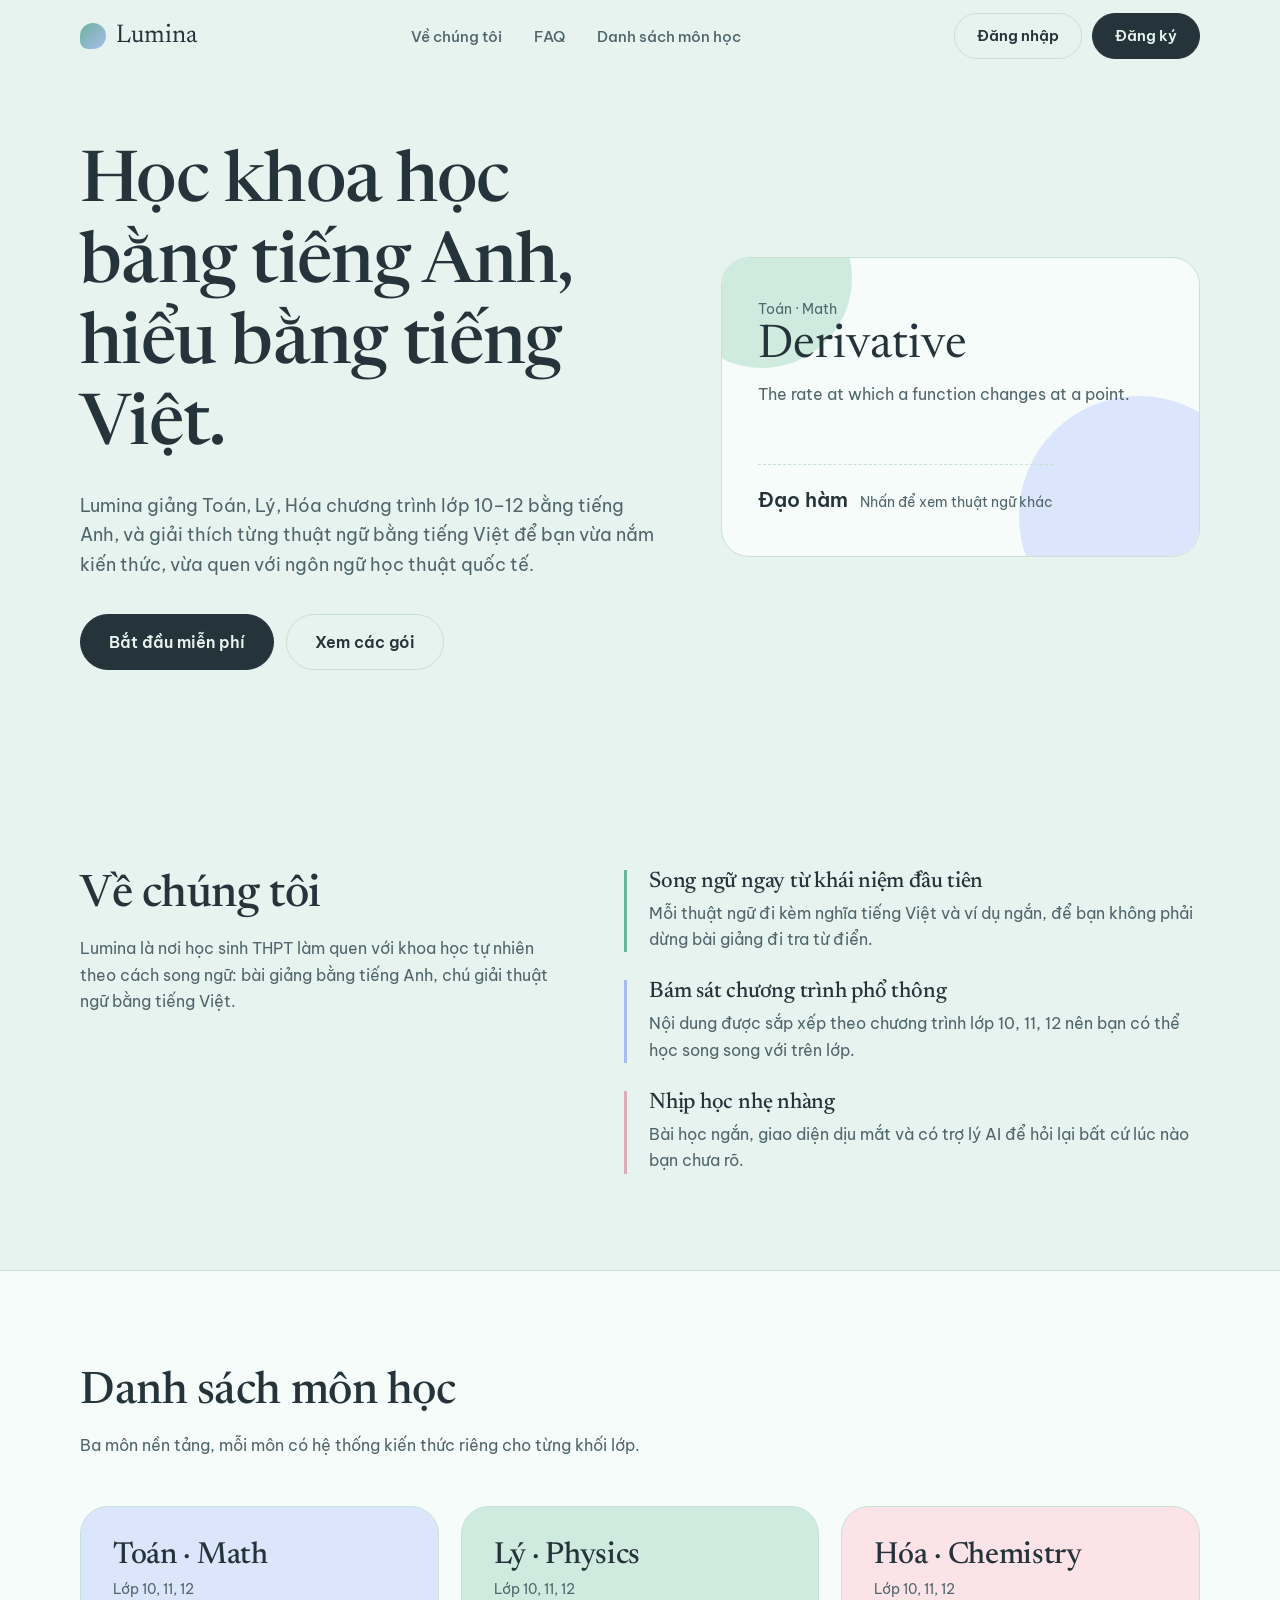
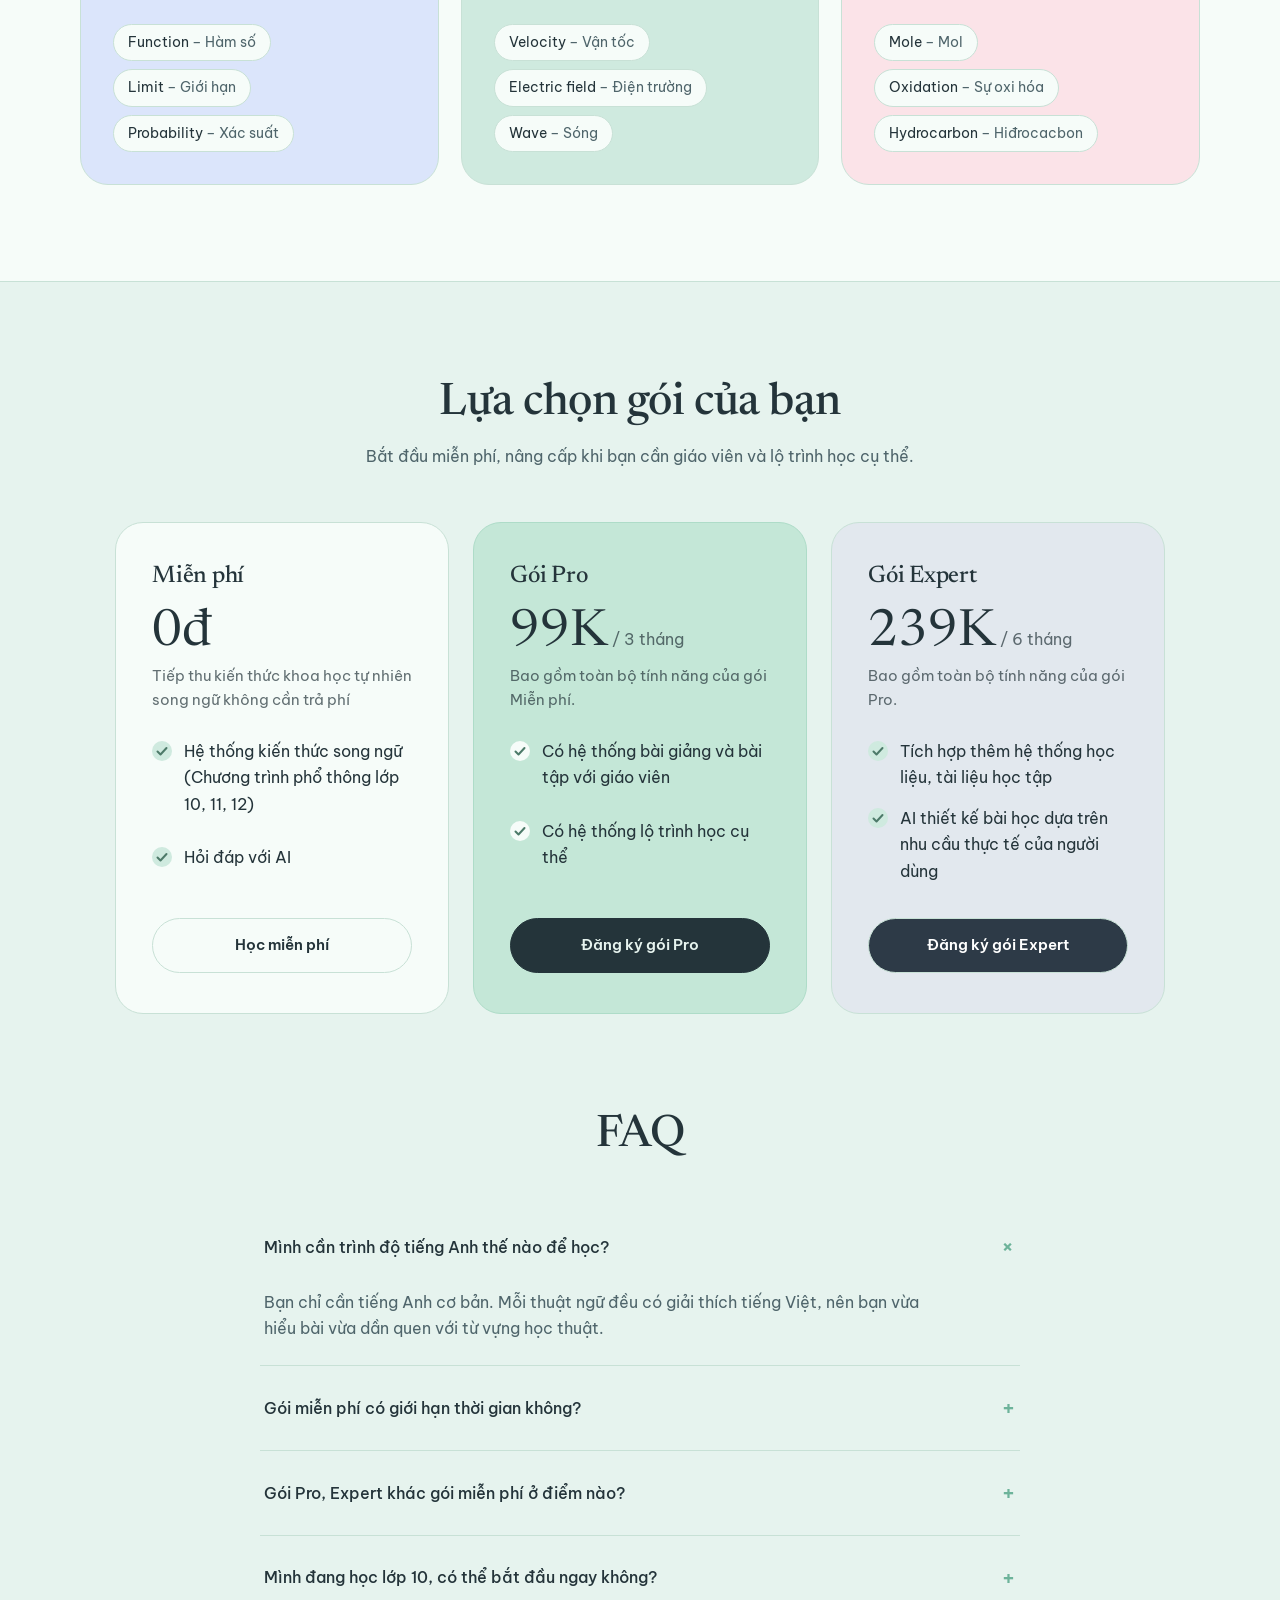
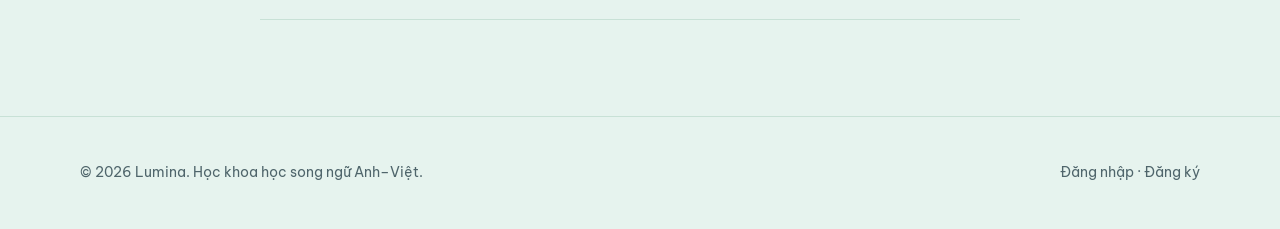
==== commit a40382b7: "Update pricing and FAQ details in index.html" ====
--- a/index.html
+++ b/index.html
@@ -272,7 +272,7 @@
         </article>
         <article class="plan pro">
           <h3>Gói Pro</h3>
-          <div class="amount">Giá<small> / 3 tháng</small></div>
+          <div class="amount">99K<small> / 3 tháng</small></div>
           <p class="note">Bao gồm toàn bộ tính năng của gói Miễn phí.</p>
           <ul>
             <li>Có hệ thống bài giảng và bài tập với giáo viên</li>
@@ -283,7 +283,7 @@
 
         <article class="plan expert">
           <h3>Gói Expert</h3>
-          <div class="amount">Giá<small> / 6 tháng</small></div>
+          <div class="amount">239K<small> / 6 tháng</small></div>
           <p class="note">Bao gồm toàn bộ tính năng của gói Pro.</p>
           <ul>
             <li>Tích hợp thêm hệ thống học liệu, tài liệu học tập</li>
@@ -309,8 +309,8 @@
           <p>Không. Bạn dùng hệ thống kiến thức song ngữ và hỏi đáp với AI miễn phí, không có thời hạn.</p>
         </details>
         <details name="faq">
-          <summary>Gói năm khác gói miễn phí ở điểm nào?</summary>
-          <p>Gói năm có thêm hệ thống bài giảng và bài tập với giáo viên, cùng lộ trình học cụ thể cho từng mục tiêu của bạn.</p>
+          <summary>Gói Pro, Expert khác gói miễn phí ở điểm nào?</summary>
+          <p>Gói Pro, Expert có thêm hệ thống bài giảng và bài tập với giáo viên, cùng lộ trình học cụ thể cho từng mục tiêu của bạn.</p>
         </details>
         <details name="faq">
           <summary>Mình đang học lớp 10, có thể bắt đầu ngay không?</summary>
